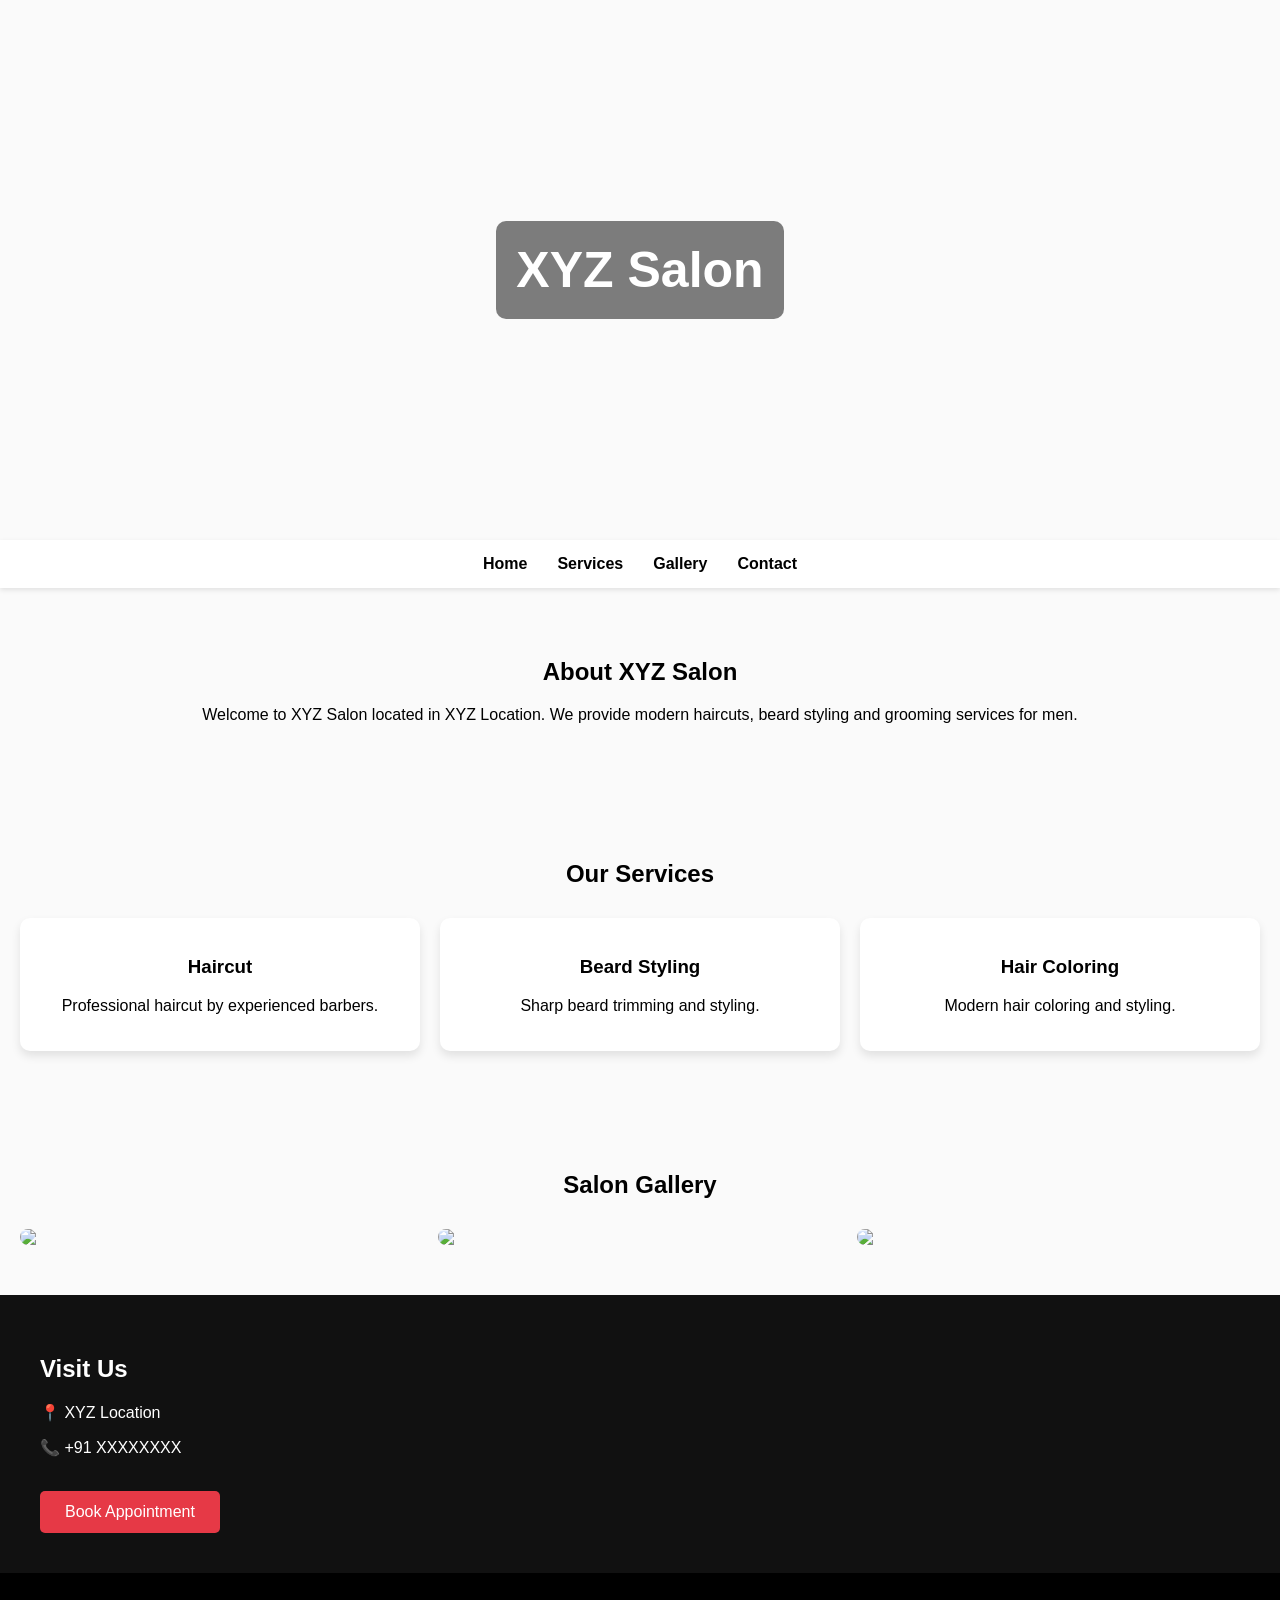
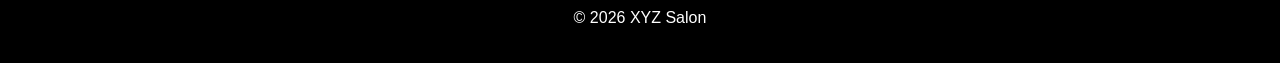
==== salon.html @ c71f502c "Add files via upload" ====
<!DOCTYPE html>
<html>
<head>
<meta charset="UTF-8">
<title>XYZ Salon</title>

<style>

body{
margin:0;
font-family:Arial, sans-serif;
background:#fafafa;
}

.hero{
height:60vh;
background:url("https://images.unsplash.com/photo-1517836357463-d25dfeac3438") center/cover;
display:flex;
align-items:center;
justify-content:center;
color:white;
text-align:center;
}

.hero h1{
font-size:50px;
background:rgba(0,0,0,0.5);
padding:20px;
border-radius:10px;
}

.navbar{
display:flex;
justify-content:center;
gap:30px;
background:white;
padding:15px;
box-shadow:0 2px 5px rgba(0,0,0,0.1);
}

.navbar a{
text-decoration:none;
color:black;
font-weight:bold;
}

.section{
padding:50px 20px;
text-align:center;
}

.services{
display:grid;
grid-template-columns:repeat(auto-fit,minmax(200px,1fr));
gap:20px;
margin-top:30px;
}

.service-card{
background:white;
padding:20px;
border-radius:10px;
box-shadow:0 5px 10px rgba(0,0,0,0.1);
}

.gallery{
display:grid;
grid-template-columns:repeat(auto-fit,minmax(200px,1fr));
gap:15px;
margin-top:30px;
}

.gallery img{
width:100%;
border-radius:10px;
}

.contact{
background:#111;
color:white;
padding:40px;
}

button{
padding:12px 25px;
border:none;
background:#e63946;
color:white;
border-radius:5px;
font-size:16px;
}

footer{
text-align:center;
padding:20px;
background:#000;
color:white;
}

</style>
</head>

<body>

<div class="hero">
<h1>XYZ Salon</h1>
</div>

<div class="navbar">
<a href="#">Home</a>
<a href="#">Services</a>
<a href="#">Gallery</a>
<a href="#">Contact</a>
</div>

<div class="section">
<h2>About XYZ Salon</h2>
<p>Welcome to XYZ Salon located in XYZ Location. We provide modern haircuts, beard styling and grooming services for men.</p>
</div>

<div class="section">
<h2>Our Services</h2>

<div class="services">

<div class="service-card">
<h3>Haircut</h3>
<p>Professional haircut by experienced barbers.</p>
</div>

<div class="service-card">
<h3>Beard Styling</h3>
<p>Sharp beard trimming and styling.</p>
</div>

<div class="service-card">
<h3>Hair Coloring</h3>
<p>Modern hair coloring and styling.</p>
</div>

</div>

</div>

<div class="section">
<h2>Salon Gallery</h2>

<div class="gallery">

<img src="https://images.unsplash.com/photo-1522335789203-aabd1fc54bc9">
<img src="https://images.unsplash.com/photo-1585747860715-2ba37e788b70">
<img src="https://images.unsplash.com/photo-1599351431405-6f4cfc0c6e61">

</div>

</div>

<div class="contact">
<h2>Visit Us</h2>
<p>📍 XYZ Location</p>
<p>📞 +91 XXXXXXXX</p>
<br>
<button>Book Appointment</button>
</div>

<footer>
<p>© 2026 XYZ Salon</p>
</footer>

</body>
</html>
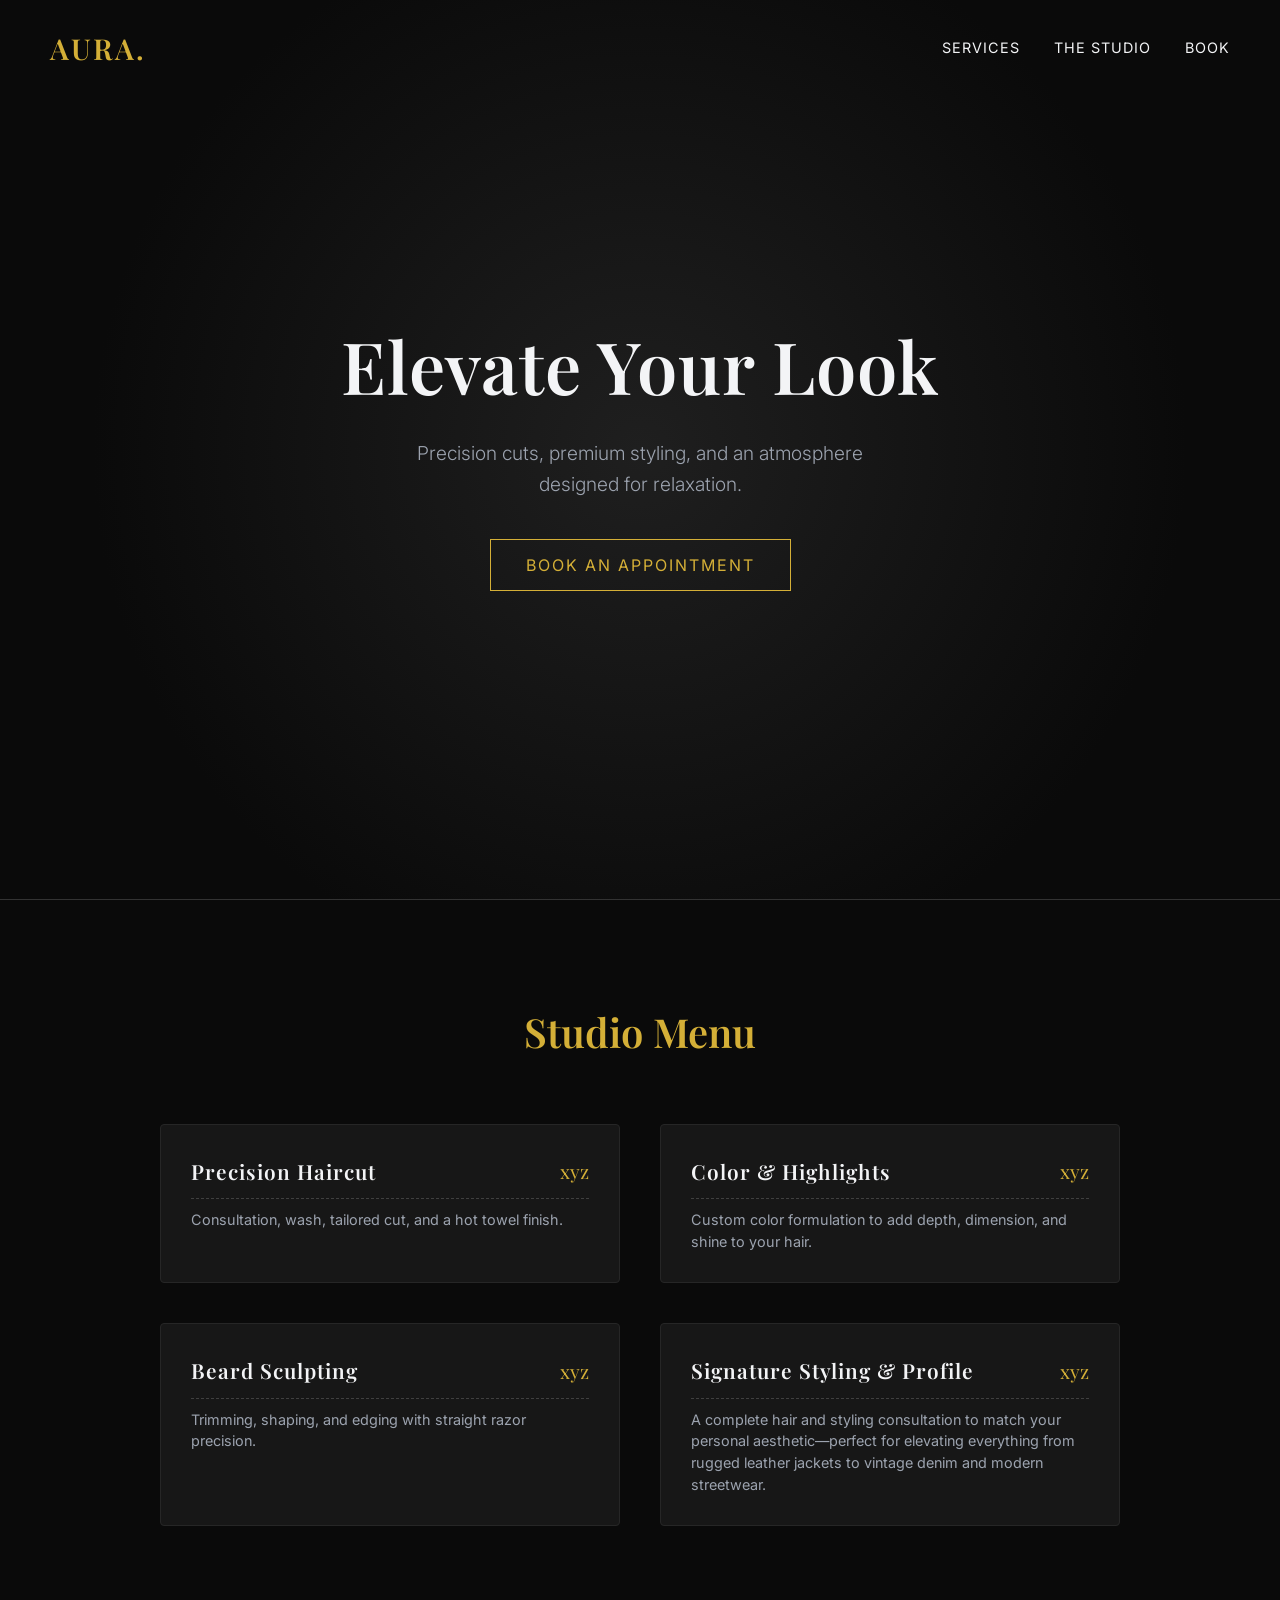
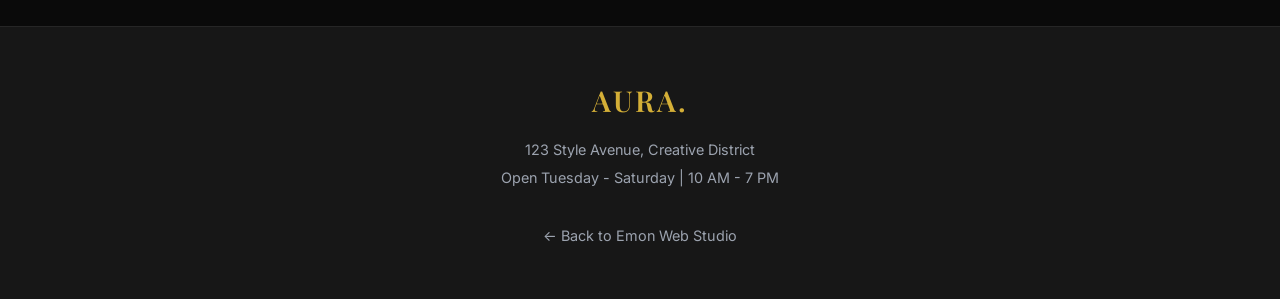
==== commit 4eac3429: "Update salon.html" ====
--- a/salon.html
+++ b/salon.html
@@ -1,171 +1,290 @@
 <!DOCTYPE html>
-<html>
+<html lang="en">
 <head>
 <meta charset="UTF-8">
-<title>XYZ Salon</title>
+<meta name="viewport" content="width=device-width, initial-scale=1.0">
+<title>Aura | Salon & Styling Studio</title>
+
+<link href="https://fonts.googleapis.com/css2?family=Playfair+Display:ital,wght@0,400;0,600;1,400&family=Inter:wght@300;400;600&display=swap" rel="stylesheet">
 
 <style>
-
-body{
-margin:0;
-font-family:Arial, sans-serif;
-background:#fafafa;
-}
-
-.hero{
-height:60vh;
-background:url("https://images.unsplash.com/photo-1517836357463-d25dfeac3438") center/cover;
-display:flex;
-align-items:center;
-justify-content:center;
-color:white;
-text-align:center;
-}
-
-.hero h1{
-font-size:50px;
-background:rgba(0,0,0,0.5);
-padding:20px;
-border-radius:10px;
-}
-
-.navbar{
-display:flex;
-justify-content:center;
-gap:30px;
-background:white;
-padding:15px;
-box-shadow:0 2px 5px rgba(0,0,0,0.1);
-}
-
-.navbar a{
-text-decoration:none;
-color:black;
-font-weight:bold;
-}
-
-.section{
-padding:50px 20px;
-text-align:center;
-}
-
-.services{
-display:grid;
-grid-template-columns:repeat(auto-fit,minmax(200px,1fr));
-gap:20px;
-margin-top:30px;
-}
-
-.service-card{
-background:white;
-padding:20px;
-border-radius:10px;
-box-shadow:0 5px 10px rgba(0,0,0,0.1);
-}
-
-.gallery{
-display:grid;
-grid-template-columns:repeat(auto-fit,minmax(200px,1fr));
-gap:15px;
-margin-top:30px;
-}
-
-.gallery img{
-width:100%;
-border-radius:10px;
-}
-
-.contact{
-background:#111;
-color:white;
-padding:40px;
-}
-
-button{
-padding:12px 25px;
-border:none;
-background:#e63946;
-color:white;
-border-radius:5px;
-font-size:16px;
-}
-
-footer{
-text-align:center;
-padding:20px;
-background:#000;
-color:white;
-}
-
+/* --- BASE & VARIABLES --- */
+:root {
+  --bg-color: #0a0a0a; /* Deep Cinematic Black */
+  --surface: #171717; /* Slightly lighter for cards */
+  --accent: #d4af37; /* Metallic Gold */
+  --accent-hover: #b5952f;
+  --text-main: #f3f4f6;
+  --text-muted: #9ca3af;
+}
+
+* {
+  margin: 0;
+  padding: 0;
+  box-sizing: border-box;
+}
+
+html {
+  scroll-behavior: smooth;
+}
+
+body {
+  font-family: 'Inter', sans-serif;
+  background-color: var(--bg-color);
+  color: var(--text-main);
+  line-height: 1.6;
+}
+
+h1, h2, h3, .brand {
+  font-family: 'Playfair Display', serif;
+  font-weight: 600;
+}
+
+/* --- NAVIGATION --- */
+nav {
+  position: absolute;
+  top: 0;
+  width: 100%;
+  padding: 25px 50px;
+  display: flex;
+  justify-content: space-between;
+  align-items: center;
+  z-index: 100;
+}
+
+.brand {
+  font-size: 1.8rem;
+  color: var(--accent);
+  letter-spacing: 2px;
+  text-decoration: none;
+}
+
+.nav-links a {
+  color: var(--text-main);
+  text-decoration: none;
+  margin-left: 30px;
+  font-size: 0.9rem;
+  text-transform: uppercase;
+  letter-spacing: 1px;
+  transition: color 0.3s ease;
+}
+
+.nav-links a:hover {
+  color: var(--accent);
+}
+
+/* --- HERO SECTION --- */
+header {
+  height: 100vh;
+  display: flex;
+  flex-direction: column;
+  justify-content: center;
+  align-items: center;
+  text-align: center;
+  padding: 0 20px;
+  /* Cinematic gradient simulating studio lighting */
+  background: radial-gradient(circle at center, #1f1f1f 0%, var(--bg-color) 70%);
+  border-bottom: 1px solid #333;
+}
+
+header h1 {
+  font-size: 4.5rem;
+  margin-bottom: 15px;
+  letter-spacing: 1px;
+}
+
+header p {
+  font-size: 1.2rem;
+  color: var(--text-muted);
+  max-width: 500px;
+  margin-bottom: 40px;
+  font-weight: 300;
+}
+
+.btn {
+  background: transparent;
+  color: var(--accent);
+  border: 1px solid var(--accent);
+  padding: 15px 35px;
+  font-size: 1rem;
+  font-family: 'Inter', sans-serif;
+  text-transform: uppercase;
+  letter-spacing: 2px;
+  cursor: pointer;
+  transition: all 0.3s ease;
+}
+
+.btn:hover {
+  background: var(--accent);
+  color: var(--bg-color);
+}
+
+/* --- SERVICES MENU --- */
+section {
+  padding: 100px 20px;
+  max-width: 1000px;
+  margin: auto;
+}
+
+.section-title {
+  text-align: center;
+  font-size: 2.5rem;
+  margin-bottom: 60px;
+  color: var(--accent);
+}
+
+.menu-grid {
+  display: grid;
+  grid-template-columns: repeat(auto-fit, minmax(350px, 1fr));
+  gap: 40px;
+}
+
+.menu-item {
+  background: var(--surface);
+  padding: 30px;
+  border-radius: 4px;
+  border: 1px solid #262626;
+  transition: transform 0.3s ease;
+}
+
+.menu-item:hover {
+  transform: translateY(-5px);
+  border-color: var(--accent);
+}
+
+.menu-header {
+  display: flex;
+  justify-content: space-between;
+  align-items: center;
+  margin-bottom: 10px;
+  border-bottom: 1px dashed #404040;
+  padding-bottom: 10px;
+}
+
+.menu-header h3 {
+  font-size: 1.3rem;
+  letter-spacing: 1px;
+}
+
+.price {
+  color: var(--accent);
+  font-size: 1.2rem;
+  font-family: 'Playfair Display', serif;
+}
+
+.menu-item p {
+  color: var(--text-muted);
+  font-size: 0.9rem;
+  line-height: 1.5;
+}
+
+/* --- FOOTER --- */
+footer {
+  text-align: center;
+  padding: 50px 20px;
+  background: var(--surface);
+  border-top: 1px solid #262626;
+}
+
+footer .brand {
+  display: block;
+  margin-bottom: 15px;
+}
+
+footer p {
+  color: var(--text-muted);
+  font-size: 0.9rem;
+  margin-bottom: 5px;
+}
+
+.back-btn {
+  display: inline-block;
+  margin-top: 30px;
+  color: var(--text-muted);
+  text-decoration: none;
+  font-size: 0.9rem;
+  border-bottom: 1px solid transparent;
+  transition: all 0.3s ease;
+}
+
+.back-btn:hover {
+  color: var(--text-main);
+  border-bottom: 1px solid var(--text-main);
+}
+
+/* --- RESPONSIVE --- */
+@media (max-width: 768px) {
+  header h1 { font-size: 3rem; }
+  nav { flex-direction: column; gap: 15px; padding: 20px; }
+  .nav-links a { margin: 0 10px; }
+}
 </style>
 </head>
 
 <body>
 
-<div class="hero">
-<h1>XYZ Salon</h1>
-</div>
-
-<div class="navbar">
-<a href="#">Home</a>
-<a href="#">Services</a>
-<a href="#">Gallery</a>
-<a href="#">Contact</a>
-</div>
-
-<div class="section">
-<h2>About XYZ Salon</h2>
-<p>Welcome to XYZ Salon located in XYZ Location. We provide modern haircuts, beard styling and grooming services for men.</p>
-</div>
-
-<div class="section">
-<h2>Our Services</h2>
-
-<div class="services">
-
-<div class="service-card">
-<h3>Haircut</h3>
-<p>Professional haircut by experienced barbers.</p>
-</div>
-
-<div class="service-card">
-<h3>Beard Styling</h3>
-<p>Sharp beard trimming and styling.</p>
-</div>
-
-<div class="service-card">
-<h3>Hair Coloring</h3>
-<p>Modern hair coloring and styling.</p>
-</div>
-
-</div>
-
-</div>
-
-<div class="section">
-<h2>Salon Gallery</h2>
-
-<div class="gallery">
-
-<img src="https://images.unsplash.com/photo-1522335789203-aabd1fc54bc9">
-<img src="https://images.unsplash.com/photo-1585747860715-2ba37e788b70">
-<img src="https://images.unsplash.com/photo-1599351431405-6f4cfc0c6e61">
-
-</div>
-
-</div>
-
-<div class="contact">
-<h2>Visit Us</h2>
-<p>📍 XYZ Location</p>
-<p>📞 +91 XXXXXXXX</p>
-<br>
-<button>Book Appointment</button>
-</div>
+<nav>
+  <a href="#" class="brand">AURA.</a>
+  <div class="nav-links">
+    <a href="#services">Services</a>
+    <a href="#about">The Studio</a>
+    <a href="#book">Book</a>
+  </div>
+</nav>
+
+<header>
+  <h1>Elevate Your Look</h1>
+  <p>Precision cuts, premium styling, and an atmosphere designed for relaxation.</p>
+  <button class="btn">Book an Appointment</button>
+</header>
+
+<section id="services">
+  <h2 class="section-title">Studio Menu</h2>
+  
+  <div class="menu-grid">
+    
+    <div class="menu-item">
+      <div class="menu-header">
+        <h3>Precision Haircut</h3>
+        <span class="price">xyz</span>
+      </div>
+      <p>Consultation, wash, tailored cut, and a hot towel finish.</p>
+    </div>
+
+    <div class="menu-item">
+      <div class="menu-header">
+        <h3>Color & Highlights</h3>
+        <span class="price">xyz</span>
+      </div>
+      <p>Custom color formulation to add depth, dimension, and shine to your hair.</p>
+    </div>
+
+    <div class="menu-item">
+      <div class="menu-header">
+        <h3>Beard Sculpting</h3>
+        <span class="price">xyz</span>
+      </div>
+      <p>Trimming, shaping, and edging with straight razor precision.</p>
+    </div>
+
+    <div class="menu-item">
+      <div class="menu-header">
+        <h3>Signature Styling & Profile</h3>
+        <span class="price">xyz</span>
+      </div>
+      <p>A complete hair and styling consultation to match your personal aesthetic—perfect for elevating everything from rugged leather jackets to vintage denim and modern streetwear.</p>
+    </div>
+
+  </div>
+</section>
 
 <footer>
-<p>© 2026 XYZ Salon</p>
+  <a href="#" class="brand">AURA.</a>
+  <p>123 Style Avenue, Creative District</p>
+  <p>Open Tuesday - Saturday | 10 AM - 7 PM</p>
+  
+  <a href="index.html" class="back-btn">← Back to Emon Web Studio</a>
 </footer>
 
 </body>
-</html>+</html>
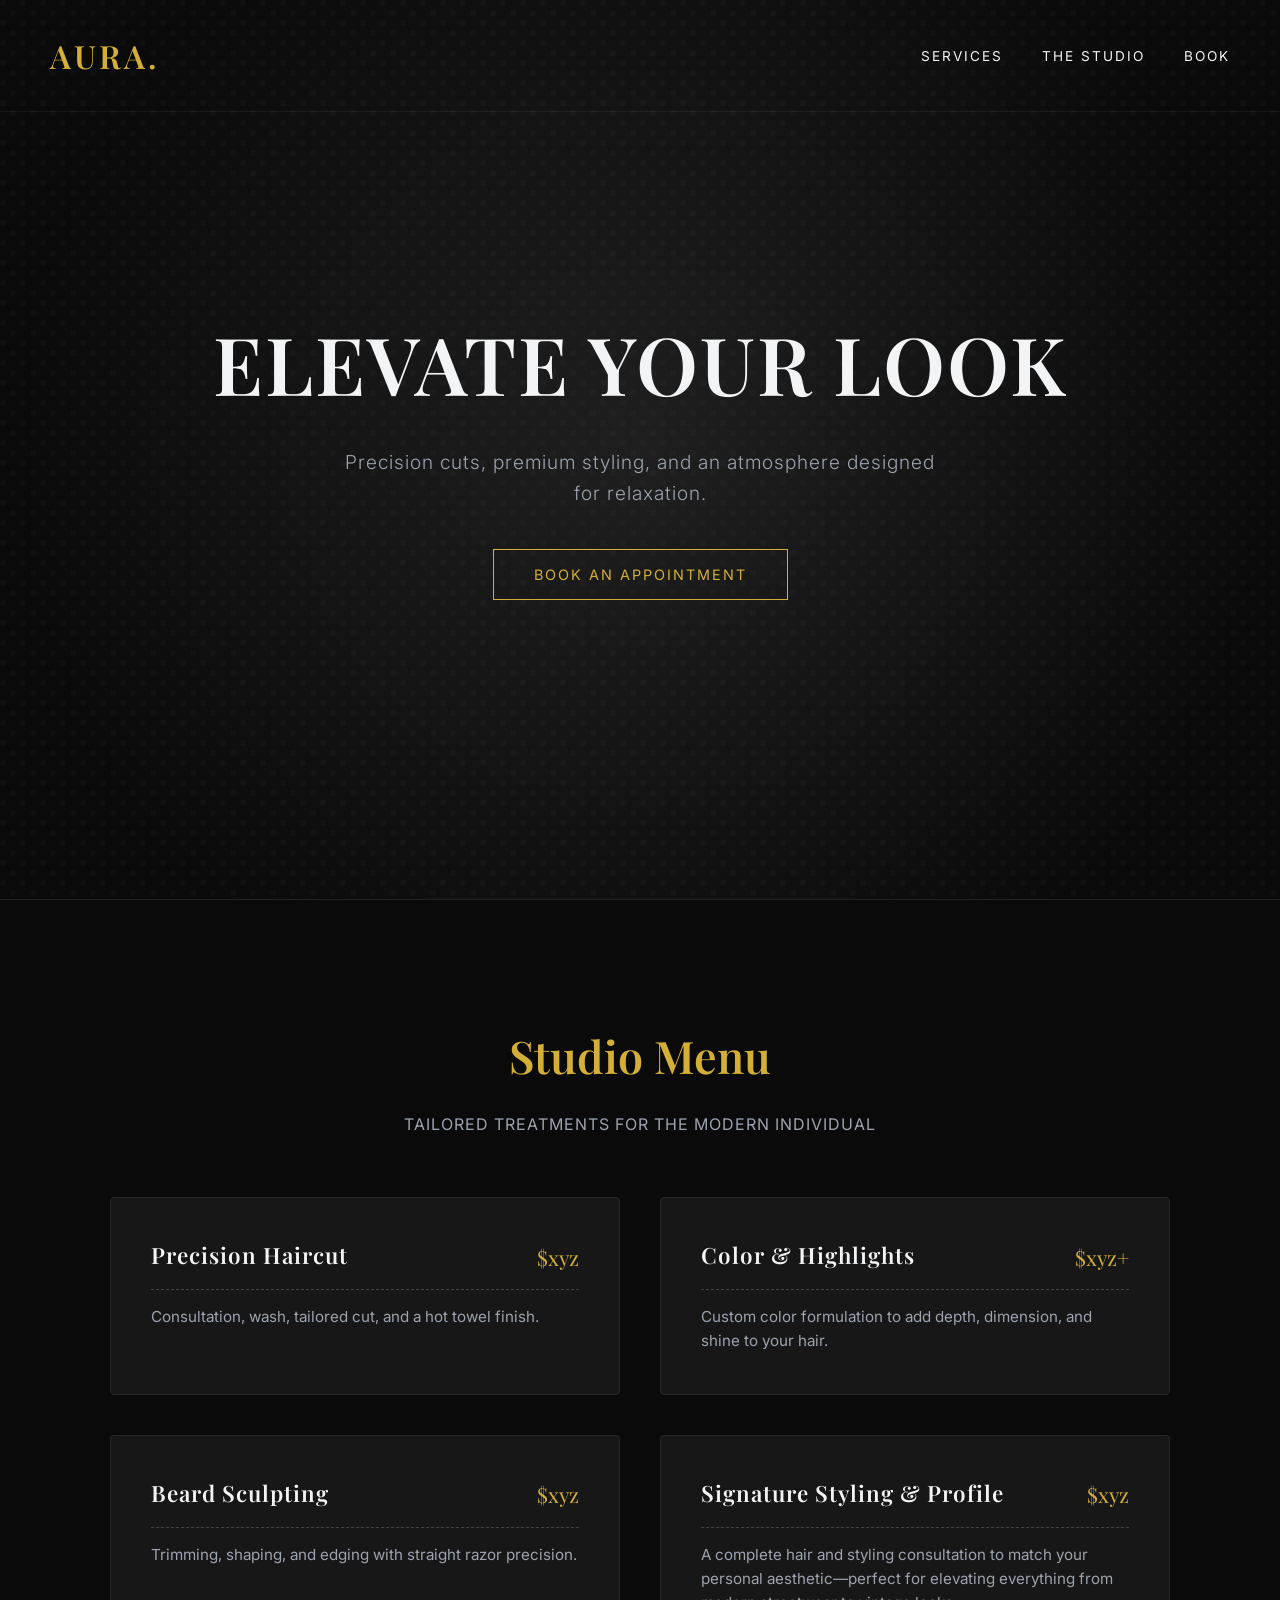
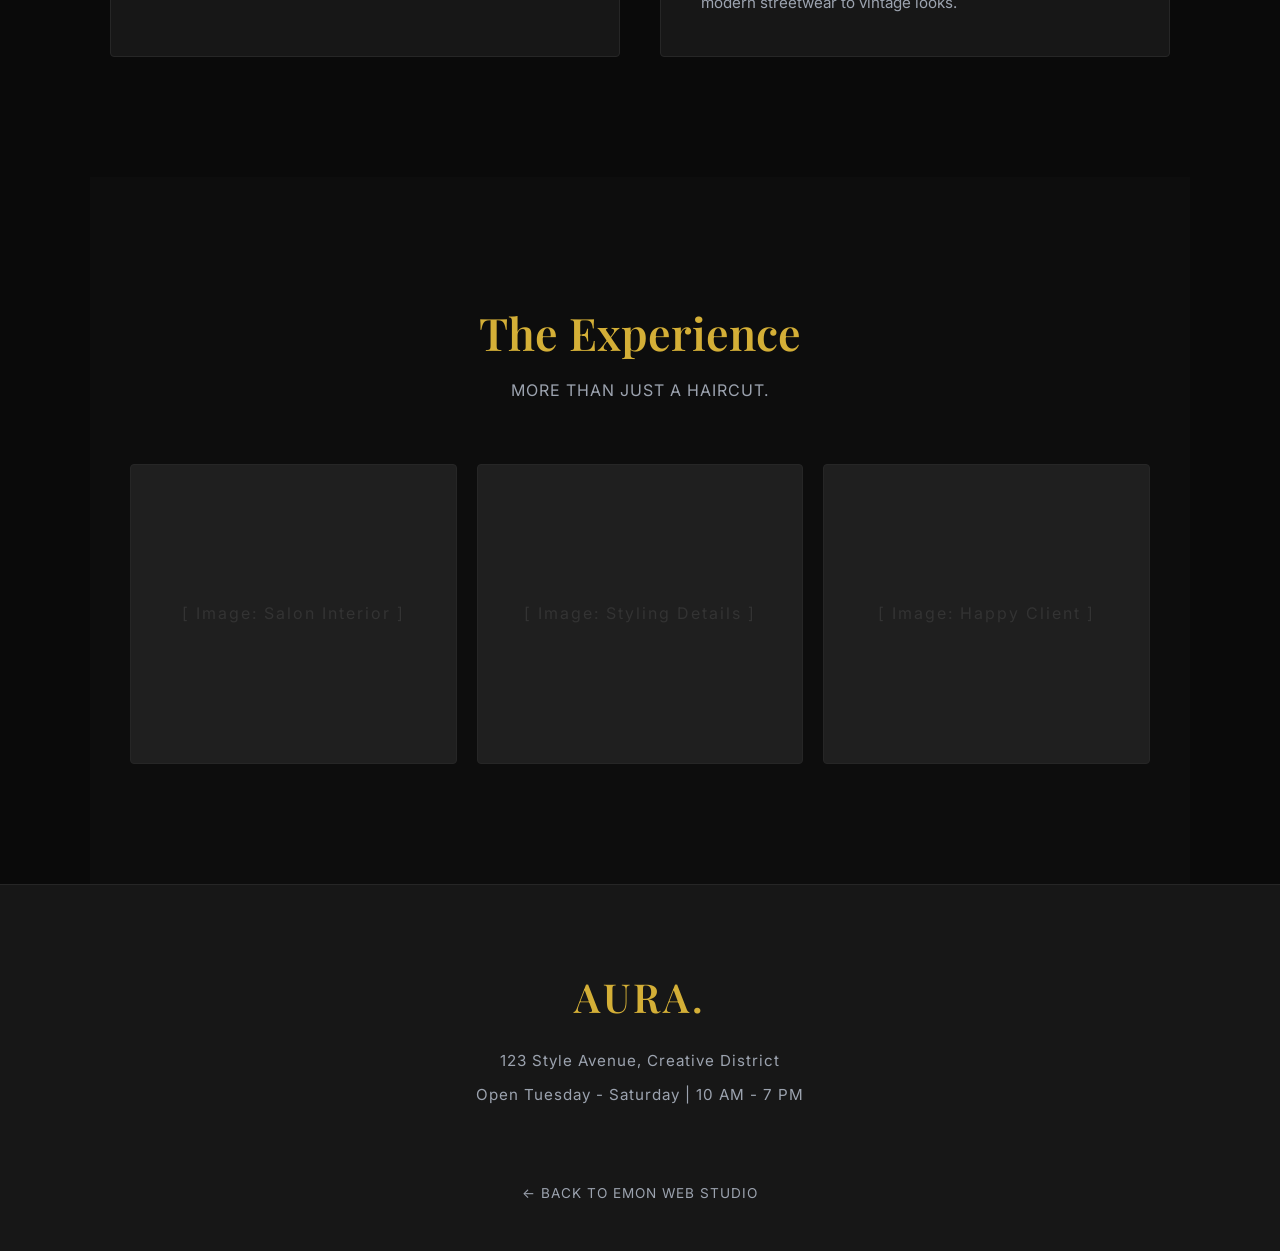
==== commit 0cb10dcb: "Update salon.html" ====
--- a/salon.html
+++ b/salon.html
@@ -3,220 +3,76 @@
 <head>
 <meta charset="UTF-8">
 <meta name="viewport" content="width=device-width, initial-scale=1.0">
-<title>Aura | Salon & Styling Studio</title>
+<title>Aura | Premium Salon & Styling Studio</title>
 
 <link href="https://fonts.googleapis.com/css2?family=Playfair+Display:ital,wght@0,400;0,600;1,400&family=Inter:wght@300;400;600&display=swap" rel="stylesheet">
 
 <style>
 /* --- BASE & VARIABLES --- */
 :root {
-  --bg-color: #0a0a0a; /* Deep Cinematic Black */
-  --surface: #171717; /* Slightly lighter for cards */
-  --accent: #d4af37; /* Metallic Gold */
-  --accent-hover: #b5952f;
+  --bg-color: #0a0a0a; 
+  --surface: #171717; 
+  --accent: #d4af37; 
+  --accent-hover: #f1c40f;
   --text-main: #f3f4f6;
   --text-muted: #9ca3af;
 }
 
-* {
-  margin: 0;
-  padding: 0;
-  box-sizing: border-box;
-}
+* { margin: 0; padding: 0; box-sizing: border-box; }
+html { scroll-behavior: smooth; }
+body { font-family: 'Inter', sans-serif; background-color: var(--bg-color); color: var(--text-main); line-height: 1.6; }
 
-html {
-  scroll-behavior: smooth;
-}
-
-body {
-  font-family: 'Inter', sans-serif;
-  background-color: var(--bg-color);
-  color: var(--text-main);
-  line-height: 1.6;
-}
-
-h1, h2, h3, .brand {
-  font-family: 'Playfair Display', serif;
-  font-weight: 600;
-}
+h1, h2, h3, .brand { font-family: 'Playfair Display', serif; font-weight: 600; }
 
 /* --- NAVIGATION --- */
-nav {
-  position: absolute;
-  top: 0;
-  width: 100%;
-  padding: 25px 50px;
-  display: flex;
-  justify-content: space-between;
-  align-items: center;
-  z-index: 100;
-}
-
-.brand {
-  font-size: 1.8rem;
-  color: var(--accent);
-  letter-spacing: 2px;
-  text-decoration: none;
-}
-
-.nav-links a {
-  color: var(--text-main);
-  text-decoration: none;
-  margin-left: 30px;
-  font-size: 0.9rem;
-  text-transform: uppercase;
-  letter-spacing: 1px;
-  transition: color 0.3s ease;
-}
-
-.nav-links a:hover {
-  color: var(--accent);
-}
+nav { position: absolute; top: 0; width: 100%; padding: 30px 50px; display: flex; justify-content: space-between; align-items: center; z-index: 100; border-bottom: 1px solid rgba(255,255,255,0.05); }
+.brand { font-size: 2rem; color: var(--accent); letter-spacing: 3px; text-decoration: none; }
+.nav-links a { color: var(--text-main); text-decoration: none; margin-left: 35px; font-size: 0.85rem; text-transform: uppercase; letter-spacing: 2px; transition: color 0.3s ease; }
+.nav-links a:hover { color: var(--accent); }
 
 /* --- HERO SECTION --- */
-header {
-  height: 100vh;
-  display: flex;
-  flex-direction: column;
-  justify-content: center;
-  align-items: center;
-  text-align: center;
-  padding: 0 20px;
-  /* Cinematic gradient simulating studio lighting */
-  background: radial-gradient(circle at center, #1f1f1f 0%, var(--bg-color) 70%);
-  border-bottom: 1px solid #333;
-}
+header { height: 100vh; display: flex; flex-direction: column; justify-content: center; align-items: center; text-align: center; padding: 0 20px; background: radial-gradient(circle at center, #1f1f1f 0%, var(--bg-color) 80%); border-bottom: 1px solid #222; position: relative; }
+header::before { content: ''; position: absolute; top: 0; left: 0; right: 0; bottom: 0; background-image: url('data:image/svg+xml,%3Csvg width="20" height="20" viewBox="0 0 20 20" xmlns="http://www.w3.org/2000/svg"%3E%3Cg fill="%23ffffff" fill-opacity="0.02" fill-rule="evenodd"%3E%3Ccircle cx="3" cy="3" r="3"/%3E%3Ccircle cx="13" cy="13" r="3"/%3E%3C/g%3E%3C/svg%3E'); z-index: 0; }
+header h1, header p, header button { z-index: 1; }
 
-header h1 {
-  font-size: 4.5rem;
-  margin-bottom: 15px;
-  letter-spacing: 1px;
-}
+header h1 { font-size: 5rem; margin-bottom: 20px; letter-spacing: 2px; text-transform: uppercase; }
+header p { font-size: 1.2rem; color: var(--text-muted); max-width: 600px; margin-bottom: 40px; font-weight: 300; letter-spacing: 1px; }
 
-header p {
-  font-size: 1.2rem;
-  color: var(--text-muted);
-  max-width: 500px;
-  margin-bottom: 40px;
-  font-weight: 300;
-}
-
-.btn {
-  background: transparent;
-  color: var(--accent);
-  border: 1px solid var(--accent);
-  padding: 15px 35px;
-  font-size: 1rem;
-  font-family: 'Inter', sans-serif;
-  text-transform: uppercase;
-  letter-spacing: 2px;
-  cursor: pointer;
-  transition: all 0.3s ease;
-}
-
-.btn:hover {
-  background: var(--accent);
-  color: var(--bg-color);
-}
+.btn { background: transparent; color: var(--accent); border: 1px solid var(--accent); padding: 16px 40px; font-size: 0.9rem; font-family: 'Inter', sans-serif; text-transform: uppercase; letter-spacing: 2px; cursor: pointer; transition: all 0.4s ease; }
+.btn:hover { background: var(--accent); color: var(--bg-color); transform: translateY(-3px); box-shadow: 0 10px 20px rgba(212, 175, 55, 0.15); }
 
 /* --- SERVICES MENU --- */
-section {
-  padding: 100px 20px;
-  max-width: 1000px;
-  margin: auto;
-}
+section { padding: 120px 20px; max-width: 1100px; margin: auto; }
+.section-title { text-align: center; font-size: 2.8rem; margin-bottom: 20px; color: var(--accent); }
+.section-subtitle { text-align: center; color: var(--text-muted); font-size: 1rem; letter-spacing: 1px; margin-bottom: 60px; text-transform: uppercase; }
 
-.section-title {
-  text-align: center;
-  font-size: 2.5rem;
-  margin-bottom: 60px;
-  color: var(--accent);
-}
+.menu-grid { display: grid; grid-template-columns: repeat(auto-fit, minmax(400px, 1fr)); gap: 40px; }
+.menu-item { background: var(--surface); padding: 40px; border-radius: 4px; border: 1px solid #262626; transition: all 0.4s ease; }
+.menu-item:hover { transform: translateY(-5px); border-color: var(--accent); box-shadow: 0 10px 30px rgba(0,0,0,0.5); }
+.menu-header { display: flex; justify-content: space-between; align-items: flex-end; margin-bottom: 15px; border-bottom: 1px dashed #404040; padding-bottom: 15px; }
+.menu-header h3 { font-size: 1.4rem; letter-spacing: 1px; color: var(--text-main); }
+.price { color: var(--accent); font-size: 1.3rem; font-family: 'Playfair Display', serif; }
+.menu-item p { color: var(--text-muted); font-size: 0.95rem; line-height: 1.6; }
 
-.menu-grid {
-  display: grid;
-  grid-template-columns: repeat(auto-fit, minmax(350px, 1fr));
-  gap: 40px;
-}
-
-.menu-item {
-  background: var(--surface);
-  padding: 30px;
-  border-radius: 4px;
-  border: 1px solid #262626;
-  transition: transform 0.3s ease;
-}
-
-.menu-item:hover {
-  transform: translateY(-5px);
-  border-color: var(--accent);
-}
-
-.menu-header {
-  display: flex;
-  justify-content: space-between;
-  align-items: center;
-  margin-bottom: 10px;
-  border-bottom: 1px dashed #404040;
-  padding-bottom: 10px;
-}
-
-.menu-header h3 {
-  font-size: 1.3rem;
-  letter-spacing: 1px;
-}
-
-.price {
-  color: var(--accent);
-  font-size: 1.2rem;
-  font-family: 'Playfair Display', serif;
-}
-
-.menu-item p {
-  color: var(--text-muted);
-  font-size: 0.9rem;
-  line-height: 1.5;
-}
+/* --- VIBE / GALLERY SECTION (New) --- */
+.gallery-grid { display: grid; grid-template-columns: repeat(3, 1fr); gap: 20px; margin-top: 40px; }
+.gallery-img { background-color: #1f1f1f; height: 300px; border-radius: 4px; display: flex; align-items: center; justify-content: center; color: #333; font-family: 'Inter', sans-serif; letter-spacing: 2px; transition: transform 0.4s ease; border: 1px solid #262626; }
+.gallery-img:hover { transform: scale(1.02); border-color: #404040; }
 
 /* --- FOOTER --- */
-footer {
-  text-align: center;
-  padding: 50px 20px;
-  background: var(--surface);
-  border-top: 1px solid #262626;
-}
+footer { text-align: center; padding: 80px 20px 40px; background: var(--surface); border-top: 1px solid #262626; }
+footer .brand { display: block; margin-bottom: 20px; font-size: 2.5rem; }
+footer p { color: var(--text-muted); font-size: 0.95rem; margin-bottom: 10px; letter-spacing: 1px; }
 
-footer .brand {
-  display: block;
-  margin-bottom: 15px;
-}
-
-footer p {
-  color: var(--text-muted);
-  font-size: 0.9rem;
-  margin-bottom: 5px;
-}
-
-.back-btn {
-  display: inline-block;
-  margin-top: 30px;
-  color: var(--text-muted);
-  text-decoration: none;
-  font-size: 0.9rem;
-  border-bottom: 1px solid transparent;
-  transition: all 0.3s ease;
-}
-
-.back-btn:hover {
-  color: var(--text-main);
-  border-bottom: 1px solid var(--text-main);
-}
+.back-btn { display: inline-block; margin-top: 40px; color: var(--text-muted); text-decoration: none; font-size: 0.85rem; text-transform: uppercase; letter-spacing: 1px; border-bottom: 1px solid transparent; transition: all 0.3s ease; padding-bottom: 5px; }
+.back-btn:hover { color: var(--accent); border-bottom: 1px solid var(--accent); }
 
 /* --- RESPONSIVE --- */
 @media (max-width: 768px) {
-  header h1 { font-size: 3rem; }
-  nav { flex-direction: column; gap: 15px; padding: 20px; }
+  header h1 { font-size: 3.5rem; }
+  nav { flex-direction: column; gap: 20px; padding: 20px; }
   .nav-links a { margin: 0 10px; }
+  .gallery-grid { grid-template-columns: 1fr; }
 }
 </style>
 </head>
@@ -227,8 +83,8 @@
   <a href="#" class="brand">AURA.</a>
   <div class="nav-links">
     <a href="#services">Services</a>
-    <a href="#about">The Studio</a>
-    <a href="#book">Book</a>
+    <a href="#vibe">The Studio</a>
+    <a href="#">Book</a>
   </div>
 </nav>
 
@@ -240,13 +96,13 @@
 
 <section id="services">
   <h2 class="section-title">Studio Menu</h2>
+  <p class="section-subtitle">Tailored treatments for the modern individual</p>
   
   <div class="menu-grid">
-    
     <div class="menu-item">
       <div class="menu-header">
         <h3>Precision Haircut</h3>
-        <span class="price">xyz</span>
+        <span class="price">$xyz</span>
       </div>
       <p>Consultation, wash, tailored cut, and a hot towel finish.</p>
     </div>
@@ -254,7 +110,7 @@
     <div class="menu-item">
       <div class="menu-header">
         <h3>Color & Highlights</h3>
-        <span class="price">xyz</span>
+        <span class="price">$xyz+</span>
       </div>
       <p>Custom color formulation to add depth, dimension, and shine to your hair.</p>
     </div>
@@ -262,7 +118,7 @@
     <div class="menu-item">
       <div class="menu-header">
         <h3>Beard Sculpting</h3>
-        <span class="price">xyz</span>
+        <span class="price">$xyz</span>
       </div>
       <p>Trimming, shaping, and edging with straight razor precision.</p>
     </div>
@@ -270,11 +126,23 @@
     <div class="menu-item">
       <div class="menu-header">
         <h3>Signature Styling & Profile</h3>
-        <span class="price">xyz</span>
+        <span class="price">$xyz</span>
       </div>
-      <p>A complete hair and styling consultation to match your personal aesthetic—perfect for elevating everything from rugged leather jackets to vintage denim and modern streetwear.</p>
+      <p>A complete hair and styling consultation to match your personal aesthetic—perfect for elevating everything from modern streetwear to vintage looks.</p>
     </div>
+  </div>
+</section>
 
+<section id="vibe" style="background-color: #0d0d0d; padding-bottom: 120px;">
+  <div style="max-width: 1100px; margin: auto; padding: 0 20px;">
+    <h2 class="section-title" style="margin-bottom: 10px;">The Experience</h2>
+    <p class="section-subtitle">More than just a haircut.</p>
+    
+    <div class="gallery-grid">
+      <div class="gallery-img">[ Image: Salon Interior ]</div>
+      <div class="gallery-img">[ Image: Styling Details ]</div>
+      <div class="gallery-img">[ Image: Happy Client ]</div>
+    </div>
   </div>
 </section>
 
@@ -283,6 +151,7 @@
   <p>123 Style Avenue, Creative District</p>
   <p>Open Tuesday - Saturday | 10 AM - 7 PM</p>
   
+  <br>
   <a href="index.html" class="back-btn">← Back to Emon Web Studio</a>
 </footer>
 
